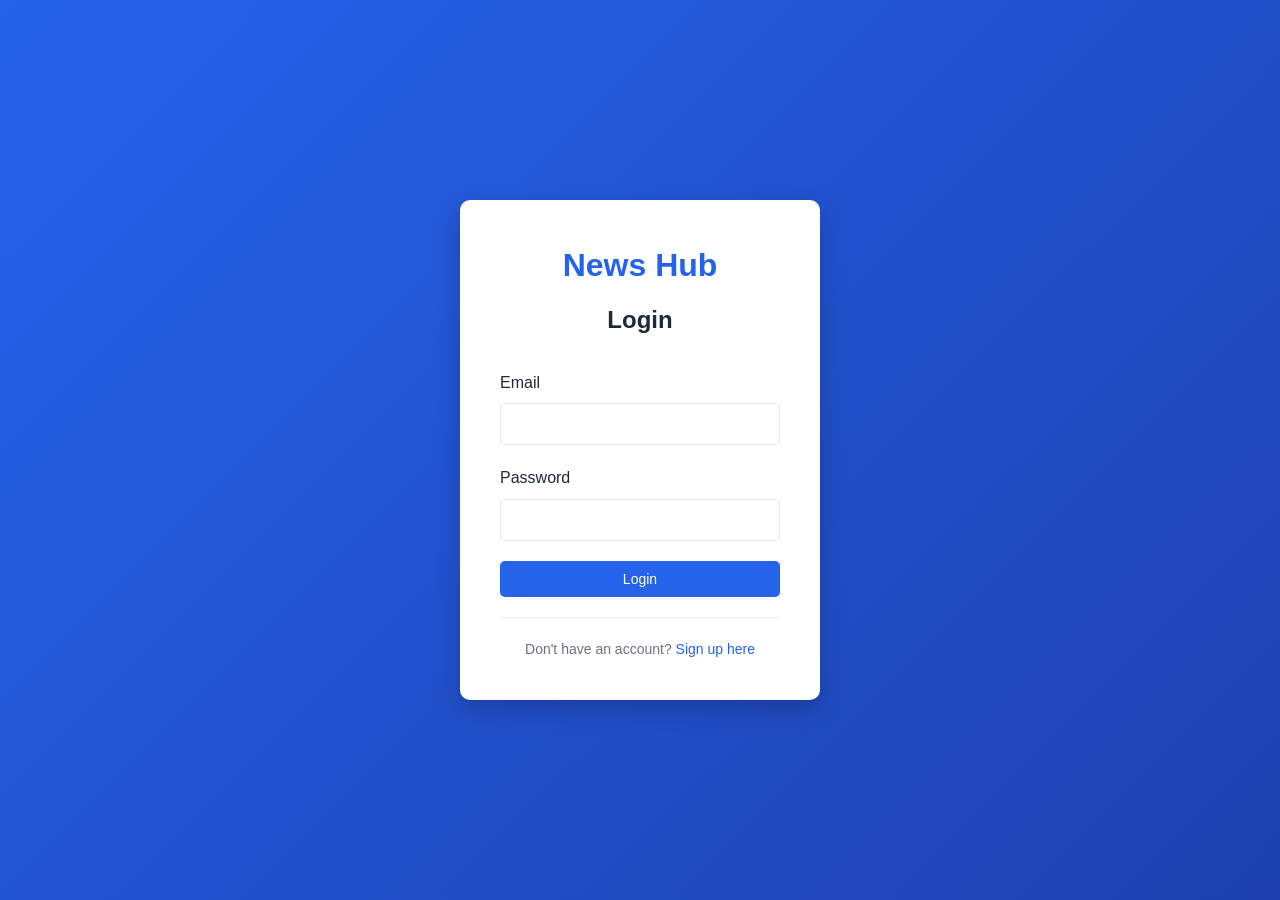
==== Final/login.html @ 7c05505f "finishing API" ====
<!DOCTYPE html>
<html lang="en">
<head>
    <meta charset="UTF-8">
    <meta name="viewport" content="width=device-width, initial-scale=1.0">
    <title>Login - News Hub</title>
    <link rel="stylesheet" href="css/style.css">
</head>
<body class="auth-page">
    <div class="auth-container">
        <div class="auth-box">
            <h1>News Hub</h1>
            <h2>Login</h2>
            <form id="loginForm">
                <div class="form-group">
                    <label for="email">Email</label>
                    <input type="email" id="email" name="email" required>
                </div>
                <div class="form-group">
                    <label for="password">Password</label>
                    <input type="password" id="password" name="password" required>
                </div>
                <button type="submit" class="btn btn-primary btn-block">Login</button>
            </form>
            <div class="auth-footer">
                <p>Don't have an account? <a href="register.html">Sign up here</a></p>
            </div>
        </div>
    </div>

    <script src="js/auth.js"></script>
</body>
</html>
---- Final/css/style.css ----
/* ===================================
   NEWS WEBSITE - MAIN STYLESHEET
   
   This file imports all CSS modules.
   Each file handles a specific section
   of the application for better
   organization and maintainability.
   
   === CSS Module Structure ===
   1. variables.css    - Global variables & base styles
   2. navbar.css       - Navigation & header styles
   3. auth.css         - Authentication page styles
   4. buttons.css      - Button styles & variants
   5. news-cards.css   - News grid & card styles
   6. alerts.css       - Alert & message styles
   7. responsive.css   - Media queries & utilities
   
   =================================== */

@import url('./variables.css');
@import url('./navbar.css');
@import url('./auth.css');
@import url('./buttons.css');
@import url('./news-cards.css');
@import url('./alerts.css');
@import url('./layout.css');
@import url('./responsive.css');
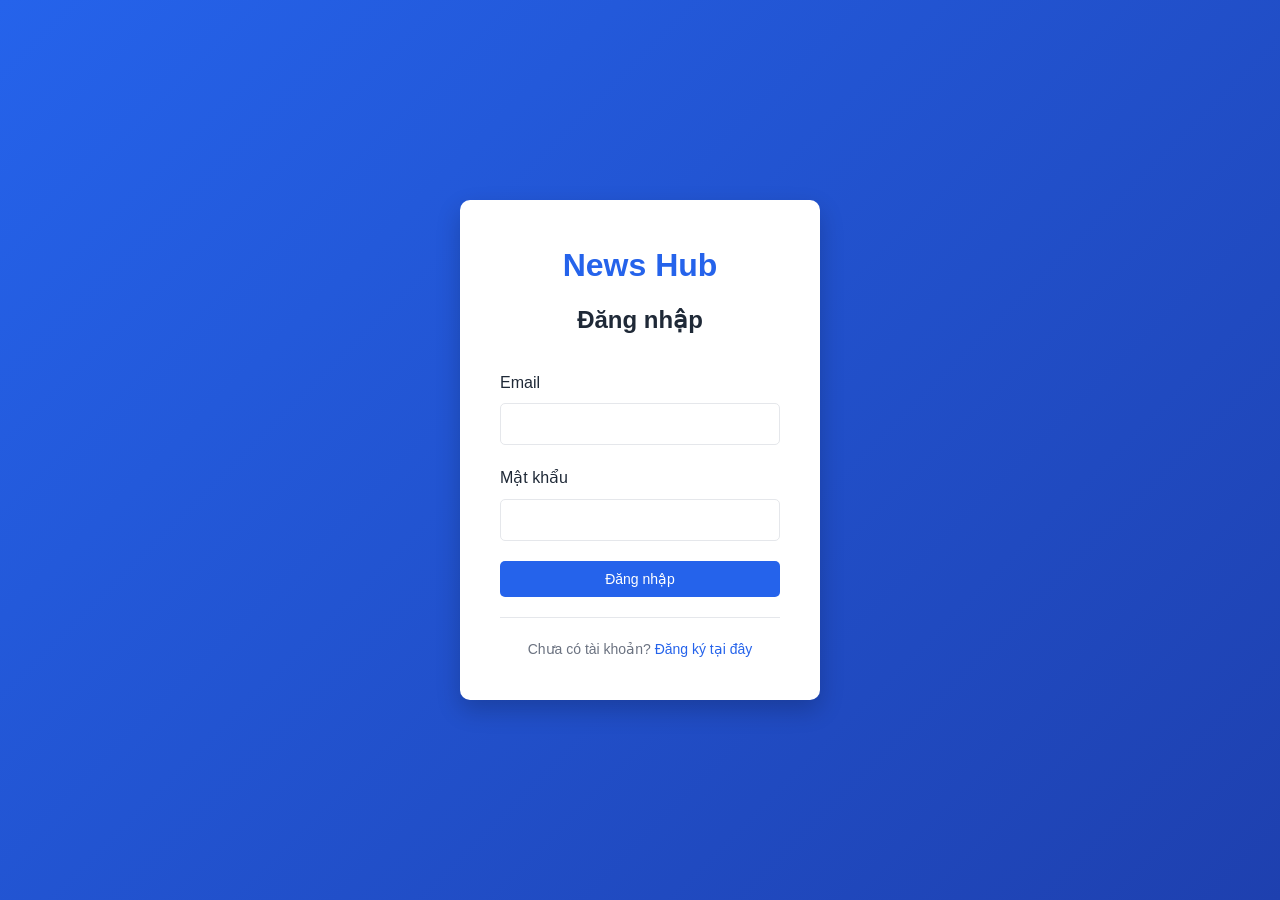
==== commit 894b19e9: "changed the products" ====
--- a/Final/login.html
+++ b/Final/login.html
@@ -1,33 +1,35 @@
-<!DOCTYPE html>
-<html lang="en">
-<head>
-    <meta charset="UTF-8">
-    <meta name="viewport" content="width=device-width, initial-scale=1.0">
-    <title>Login - News Hub</title>
-    <link rel="stylesheet" href="css/style.css">
-</head>
-<body class="auth-page">
+<!doctype html>
+<html lang="vi">
+  <head>
+    <meta charset="UTF-8" />
+    <meta name="viewport" content="width=device-width, initial-scale=1.0" />
+    <title>Đăng nhập - News Hub</title>
+    <link rel="stylesheet" href="css/style.css" />
+  </head>
+  <body class="auth-page">
     <div class="auth-container">
-        <div class="auth-box">
-            <h1>News Hub</h1>
-            <h2>Login</h2>
-            <form id="loginForm">
-                <div class="form-group">
-                    <label for="email">Email</label>
-                    <input type="email" id="email" name="email" required>
-                </div>
-                <div class="form-group">
-                    <label for="password">Password</label>
-                    <input type="password" id="password" name="password" required>
-                </div>
-                <button type="submit" class="btn btn-primary btn-block">Login</button>
-            </form>
-            <div class="auth-footer">
-                <p>Don't have an account? <a href="register.html">Sign up here</a></p>
-            </div>
+      <div class="auth-box">
+        <h1>News Hub</h1>
+        <h2>Đăng nhập</h2>
+        <form id="loginForm">
+          <div class="form-group">
+            <label for="email">Email</label>
+            <input type="email" id="email" name="email" required />
+          </div>
+          <div class="form-group">
+            <label for="password">Mật khẩu</label>
+            <input type="password" id="password" name="password" required />
+          </div>
+          <button type="submit" class="btn btn-primary btn-block">
+            Đăng nhập
+          </button>
+        </form>
+        <div class="auth-footer">
+          <p>Chưa có tài khoản? <a href="register.html">Đăng ký tại đây</a></p>
         </div>
+      </div>
     </div>
 
     <script src="js/auth.js"></script>
-</body>
+  </body>
 </html>
